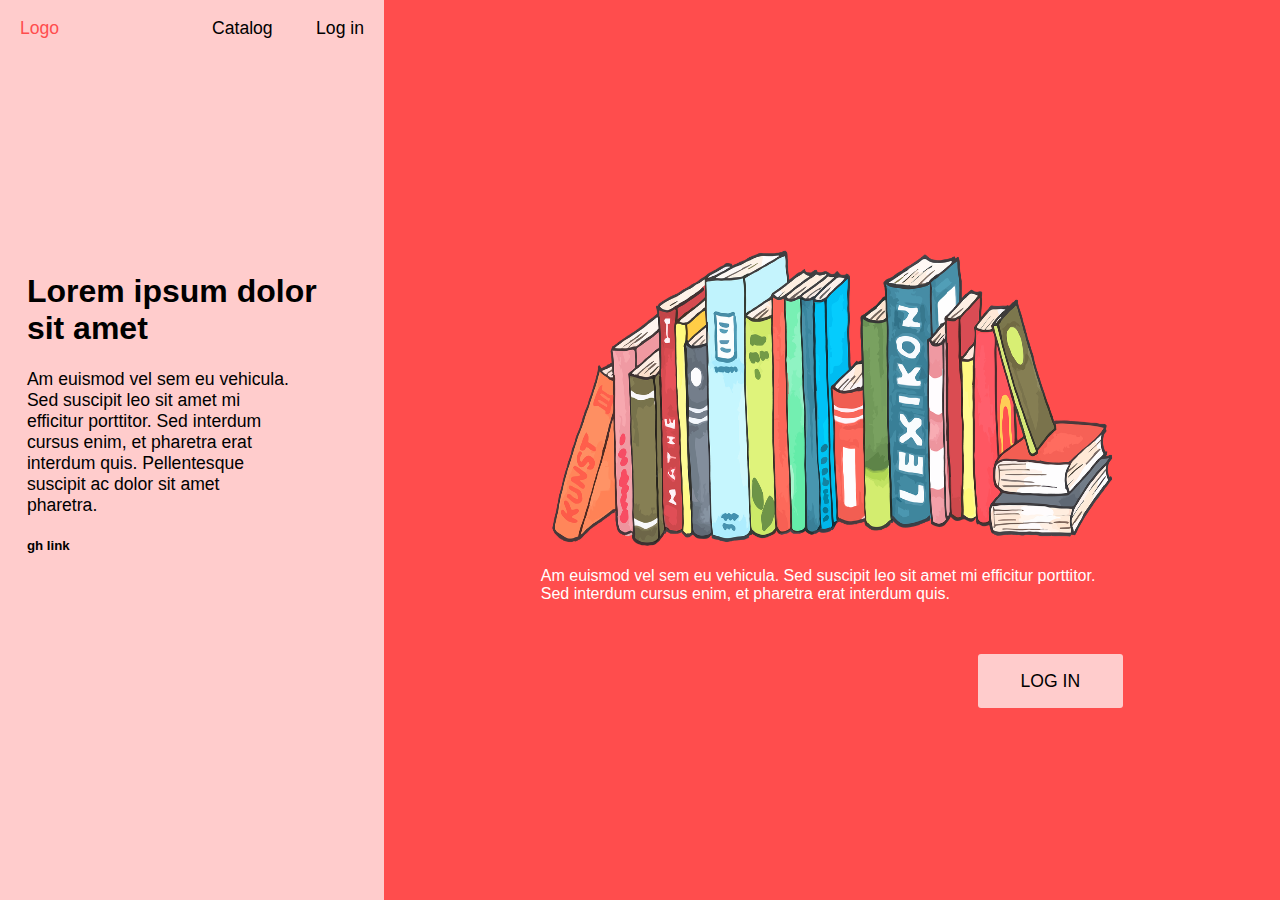
==== src/main/resources/static/index.html @ cea1f3d1 "Chore : login and index view added" ====
<!DOCTYPE html>
<html lang="en">
<head>
    <meta charset="UTF-8">
    <meta name="viewport" content="width=device-width, initial-scale=1.0">
    <title>LibrarySys</title>
    <link rel="stylesheet" href="style.css">
    <link rel="stylesheet" href="logstyle.css">
</head>
<body>
    <div class="container">
        <div class="narrowcolumn" >
            <nav>
                <div id="logo">
                    <ul>
                        <li><a href="#" class="nav-element" >Logo</a></li>
                    </ul>
                    
                </div>
                <div id="menu">
                    <ul>
                        <li><a href="#" class="nav-element" > Catalog</a></li>
                        <li><a href="#" class="nav-element"> Log in</a></li>
                    </ul>
                    
                </div>
                    

            </nav>
            <div class="info-cont">
                <h1>Lorem ipsum dolor sit amet</h1>
                <p>Am euismod vel sem eu vehicula. Sed suscipit leo sit amet mi efficitur porttitor. Sed interdum cursus enim, et pharetra erat interdum quis. Pellentesque suscipit ac dolor sit amet pharetra. </p>
                <h5>gh link</h5>
            </div>
        </div>
        <div class="widecolumn">
            <div class="center">
                <div class="centring-holder">
                    <div id="img-holder">
                    </div>
                </div>
                
                
                <p>Am euismod vel sem eu vehicula. Sed suscipit leo sit amet mi efficitur porttitor. Sed interdum cursus enim, et pharetra erat interdum quis.</p>
                <div id="btn-holder">
                    <button id="log-btn">
                       <a href="#">LOG IN</a> 
                    </button>
                </div>
            </div>
        </div>
    </div>
</body>
</html>
---- src/main/resources/static/style.css ----
:root {
    --darkred:#FF4D4D;
    --midred:#FF6A6A;
    --peach:#FFCCCC;
    --washedblack:#595959;
}
body{
    margin: 0;
    padding: 0;
    display: flex;
    flex-direction: column;
    background-color: var(--peach);
    font-family:  Inter, sans-serif;
}
nav{
    position: sticky;
    top: 0;
    display: flex;
    justify-content: space-between;
    height: 5%;
    width: 100%;
    font-size: 1.1rem
}
nav ul{
    display: flex;
    flex-direction: row;
    justify-content: space-between;
    padding-inline: 20px;
    height: 100%;
    width: 100%;
}
#logo a, #logo a:hover{
    color: var(--darkred);
    text-decoration: none;
}
#menu{
    display: flex;
    justify-content: space-between;
    flex-wrap: wrap;
    width: 50%;
}
ul a{
    color: black;
}
li{
    list-style: none;
}
a{
    text-decoration: none;
}
a:hover{
    text-decoration: underline;
    color: var(--darkred);
}
.container{
    display: flex;
    height: 100vh;
    width: 100vw;
}
.narrowcolumn{
    width: 30%;
    height: 100%;
    background-color: var(--peach);
    display: flex;
    flex-direction: column;  
    align-items: center;
}
.widecolumn{
    width: 70%;
    height: 100%;
    background-color: var(--darkred);
    display: flex;
    justify-content: center;
    align-items: center;
}
.info-cont{
    position: relative;
    top:20%;
    padding: 7%;
}
.info-cont p{
    padding-right: 20%;
    font-size: 1.1rem;
}
.center{
    display: flex;
    flex-direction: column;
    width: 65%;
    color: white;
    padding-top: 5%;
}
.centring-holder{
    display: flex;
    width: 100%;
    justify-content: center;
}
#img-holder{
    background-image: url("bookstack.png");
    background-size: 45vw 35vh;
    height: 35vh;
    width: 55vw;
}
#btn-holder{
    width: 100%;
    height: 6vh;
    display: flex;
    justify-content: flex-end;
    margin-top: 6%;
}
#log-btn{
    background-color: var(--peach);
    border-radius: 3px;
    border-style: none;
    height: 100%;
    width: 25%;
    font-size: 1.1rem;
}
#log-btn a{
    color: black;
    text-decoration: none;
}
#log-btn:hover{
    transform: scale(0.9);
}
---- src/main/resources/static/logstyle.css ----
:root {
    --darkred:#FF4D4D;
    --midred:#FF6A6A;
    --peach:#FFCCCC;
    --washedblack:#595959;
}
#logleft{
    width: 70%;
    height: 100%;
    background-color: var(--peach);
    display: flex;
    flex-direction: column;  
    align-items: center;
}
#logright{
    width: 30%;
    height: 100%;
    background-color: var(--darkred);
    display: flex;
    justify-content: center;
    align-items: center;
}
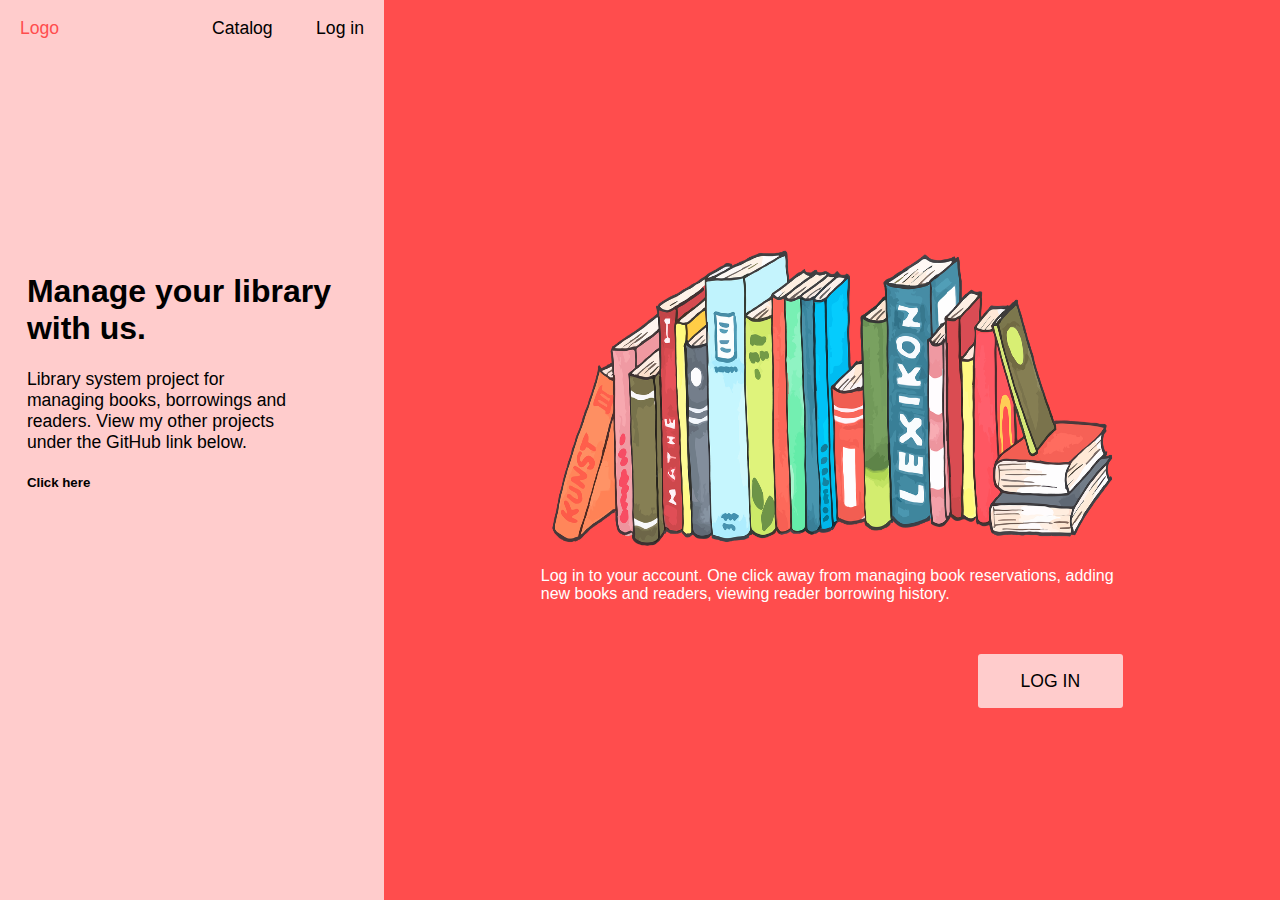
==== commit 3e93bc42: "Style fix : fixed paragraphs not clearing in addNew" ====
--- a/src/main/resources/static/index.html
+++ b/src/main/resources/static/index.html
@@ -13,14 +13,14 @@
             <nav>
                 <div id="logo">
                     <ul>
-                        <li><a href="#" class="nav-element" >Logo</a></li>
+                        <li><a href="/" class="nav-element" >Logo</a></li>
                     </ul>
                     
                 </div>
                 <div id="menu">
                     <ul>
-                        <li><a href="#" class="nav-element" > Catalog</a></li>
-                        <li><a href="#" class="nav-element"> Log in</a></li>
+                        <li><a href="/log-in" class="nav-element" > Catalog</a></li>
+                        <li><a href="/log-in" class="nav-element"> Log in</a></li>
                     </ul>
                     
                 </div>
@@ -28,9 +28,9 @@
 
             </nav>
             <div class="info-cont">
-                <h1>Lorem ipsum dolor sit amet</h1>
-                <p>Am euismod vel sem eu vehicula. Sed suscipit leo sit amet mi efficitur porttitor. Sed interdum cursus enim, et pharetra erat interdum quis. Pellentesque suscipit ac dolor sit amet pharetra. </p>
-                <h5>gh link</h5>
+                <h1>Manage your library with us.</h1>
+                <p>Library system project for managing books, borrowings and readers. View my other projects under the GitHub link below.</p>
+                <h5><a href="https://github.com/achwi00" target="_blank">Click here</a></h5>
             </div>
         </div>
         <div class="widecolumn">
@@ -41,11 +41,12 @@
                 </div>
                 
                 
-                <p>Am euismod vel sem eu vehicula. Sed suscipit leo sit amet mi efficitur porttitor. Sed interdum cursus enim, et pharetra erat interdum quis.</p>
+                <p>Log in to your account. One click away from managing book reservations, adding new books and readers, viewing reader borrowing history. </p>
                 <div id="btn-holder">
-                    <button id="log-btn">
-                       <a href="#">LOG IN</a> 
-                    </button>
+                    <div id="log-btn-cont">
+                        <a href="/log-in"><button id="log-btn">LOG IN</button></a>
+                    </div>
+
                 </div>
             </div>
         </div>
--- a/src/main/resources/static/style.css
+++ b/src/main/resources/static/style.css
@@ -39,6 +39,12 @@
     flex-wrap: wrap;
     width: 50%;
 }
+ul button{
+    background-color: var(--peach);
+    border: none;
+    color: black;
+    font-size: 1.1rem;
+}
 ul a{
     color: black;
 }
@@ -48,7 +54,7 @@
 a{
     text-decoration: none;
 }
-a:hover{
+ul button:hover{
     text-decoration: underline;
     color: var(--darkred);
 }
@@ -77,6 +83,13 @@
     position: relative;
     top:20%;
     padding: 7%;
+}
+.info-cont a{
+    color: black;
+}
+.info-cont a:hover{
+    color: var(--darkred);
+    text-decoration: underline;
 }
 .info-cont p{
     padding-right: 20%;
@@ -112,9 +125,14 @@
     border-radius: 3px;
     border-style: none;
     height: 100%;
-    width: 25%;
+    width: 100%;
     font-size: 1.1rem;
 }
+#log-btn-cont{
+    height: 100%;
+    width: 25%;
+}
+
 #log-btn a{
     color: black;
     text-decoration: none;
